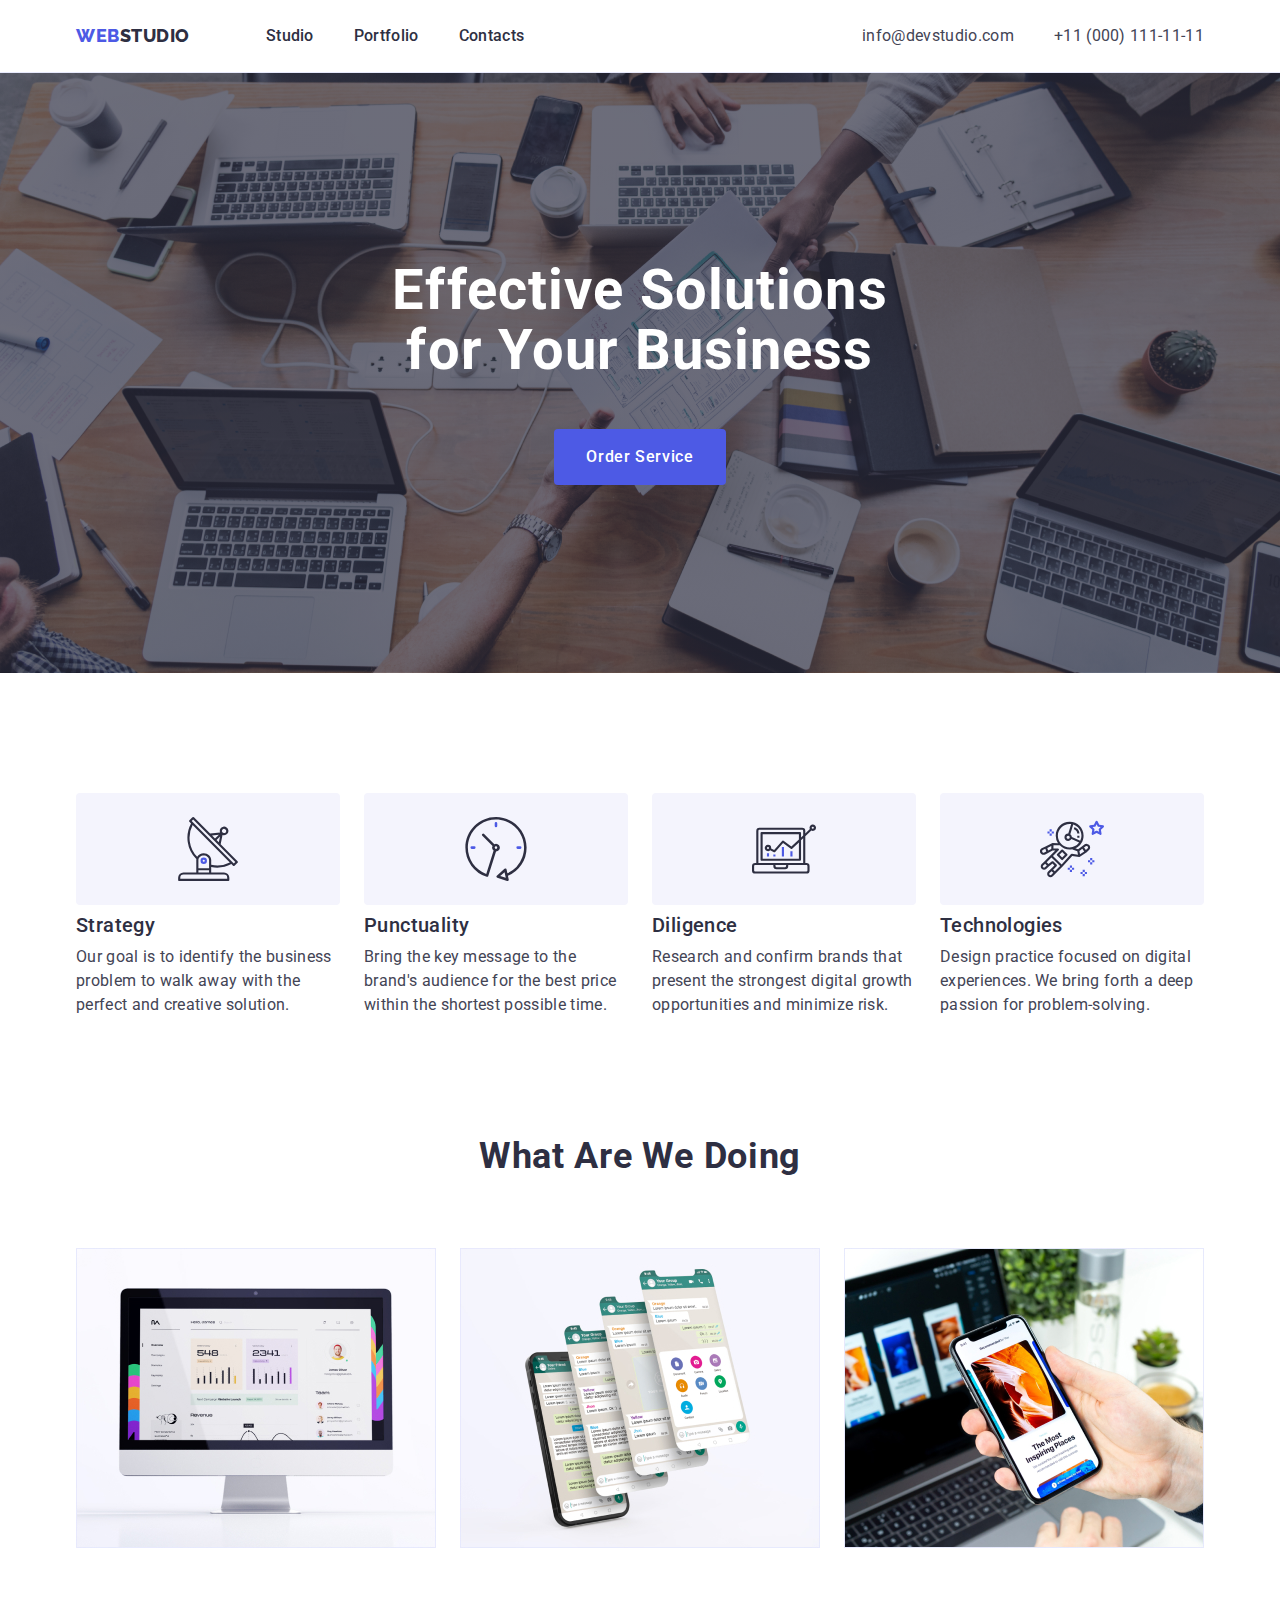
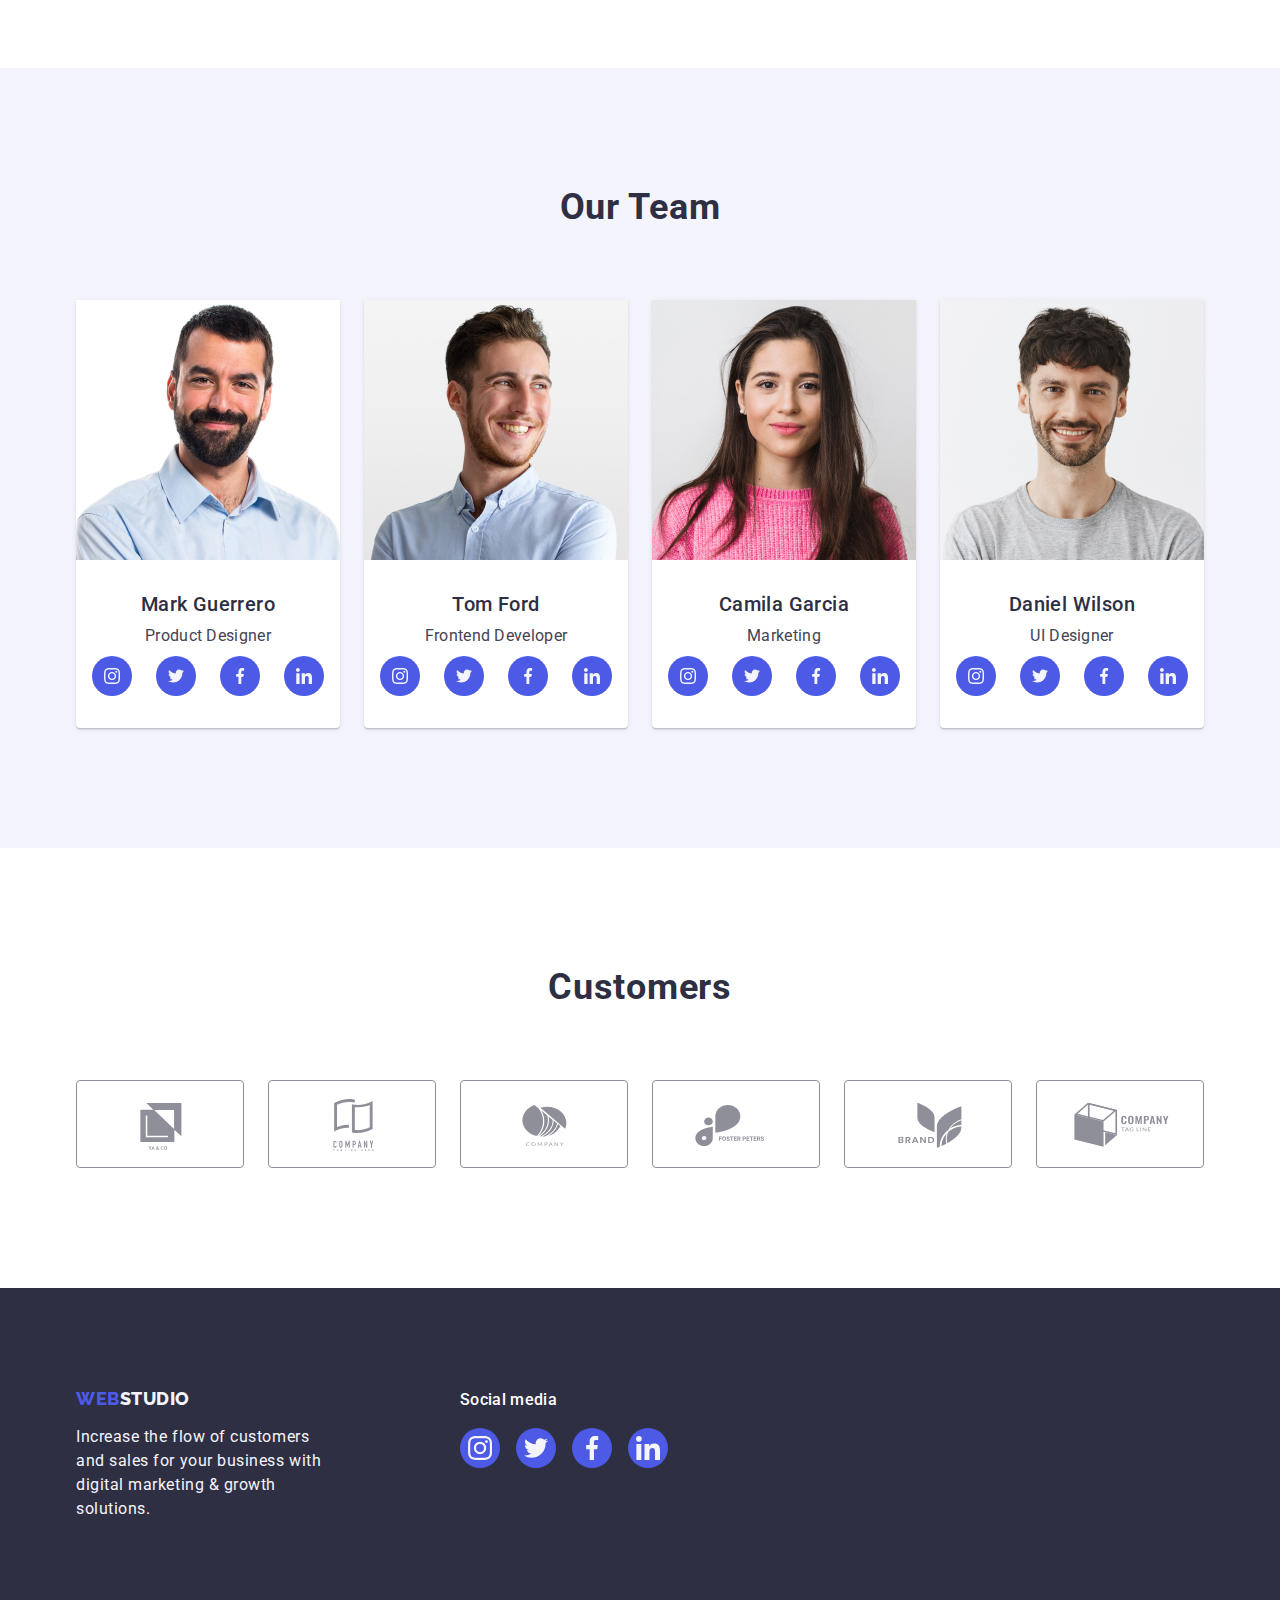
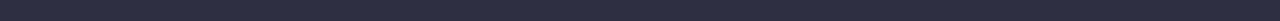
==== index.html @ 938fcce5 "Initial commit" ====
<!DOCTYPE html>
<html lang="en">
  <head>
    <meta charset="UTF-8" />
    <meta http-equiv="X-UA-Compatible" content="IE=edge" />
    <meta name="viewport" content="width=device-width, initial-scale=1.0" />
    <title>Main Page</title>
    <!-- Font styles -->
    <link rel="preconnect" href="https://fonts.googleapis.com" />
    <link rel="preconnect" href="https://fonts.gstatic.com" crossorigin />
    <link
      href="https://fonts.googleapis.com/css2?family=Raleway:wght@800&family=Roboto:wght@400;500;700;900&display=swap"
      rel="stylesheet"
    />
    <!-- Custom styles -->
    <link
      rel="stylesheet"
      href="https://cdnjs.cloudflare.com/ajax/libs/modern-normalize/1.1.0/modern-normalize.min.css"
    />
    <link rel="stylesheet" href="./css/styles.css" />
  </head>

  <body>
    <header class="header">
      <div class="container">
        <nav class="main-nav">
          <!-- Logo link -->
          <a class="logo-fst link" href="./index.html"
            >WEB<span class="logo-sec-txt">Studio</span>
          </a>
          <!-- Links to pages -->
          <ul class="nav-menu-list list">
            <li>
              <a class="nav-menu-link link" href="./index.html">Studio</a>
            </li>
            <li>
              <a class="nav-menu-link link" href="./portfolio.html"
                >Portfolio</a
              >
            </li>
            <li><a class="nav-menu-link link" href="">Contacts</a></li>
          </ul>
        </nav>
        <!-- Address -->
        <address class="contacts">
          <ul class="contacts-list list">
            <li>
              <a class="contacts-item link" href="mailto:info@devstudio.com"
                >info@devstudio.com</a
              >
            </li>
            <li>
              <a class="contacts-item link" href="tel:+110001111111"
                >+11 (000) 111-11-11</a
              >
            </li>
          </ul>
        </address>
      </div>
    </header>
    <main>
      <!------------- Hero section #1 ------------>
      <section class="hero-box">
        <div class="container">
          <h1 class="hero-tittle">Effective Solutions for Your Business</h1>
          <button class="button-hero" type="button">Order Service</button>
        </div>
      </section>
      <!------------- Features section #2 ------------>
      <section class="features-section">
        <div class="container">
          <h2 class="visually-hidden">Features</h2>
          <!-- <div class="subcontainer"> -->
          <ul class="features list">
            <li class="subcontainer">
              <div class="icon-box">
                <svg class="features-icon" width="64" height="64">
                  <use href="./images/icons.svg#antenna"></use>
                </svg>
              </div>
              <h3 class="features-title">Strategy</h3>
              <p>
                Our goal is to identify the business problem to walk away with
                the perfect and creative solution.
              </p>
            </li>
            <li class="subcontainer">
              <div class="icon-box">
                <svg class="features-icon" width="64" height="64">
                  <use href="./images/icons.svg#clock"></use>
                </svg>
              </div>
              <h3 class="features-title">Punctuality</h3>
              <p>
                Bring the key message to the brand's audience for the best price
                within the shortest possible time.
              </p>
            </li>
            <li class="subcontainer">
              <div class="icon-box">
                <svg class="features-icon" width="64" height="64">
                  <use href="./images/icons.svg#diagram"></use>
                </svg>
              </div>
              <h3 class="features-title">Diligence</h3>
              <p>
                Research and confirm brands that present the strongest digital
                growth opportunities and minimize risk.
              </p>
            </li>
            <li class="subcontainer">
              <div class="icon-box">
                <svg class="features-icon" width="64" height="64">
                  <use href="./images/icons.svg#astronaut"></use>
                </svg>
              </div>
              <h3 class="features-title">Technologies</h3>
              <p>
                Design practice focused on digital experiences. We bring forth a
                deep passion for problem-solving.
              </p>
            </li>
          </ul>
          <!-- </div> -->
        </div>
      </section>
      <!------------- What are we doing section #3------------>
      <section class="doing-section">
        <div class="container">
          <h2 class="doing-tiltle">What are we doing</h2>
          <ul class="doing list">
            <li class="image-link">
              <img
                src="./images/img_1.jpg"
                alt="Desctop application"
                width="360"
              />
            </li>
            <li class="image-link">
              <img
                src="./images/img_2.jpg"
                alt="Mobile application"
                width="360"
              />
            </li>
            <li class="image-link">
              <img src="./images/img_3.jpg" alt="Social media" width="360" />
            </li>
          </ul>
        </div>
      </section>
      <!-- Our Team section #4 -->
      <section class="team-section">
        <div class="container">
          <h2 class="team-title">Our Team</h2>
          <ul class="team list">
            <li class="card-content subcontainer">
              <img
                src="./images/Team/pr_1.jpg"
                class="image-link"
                alt="Mark Guerrero"
                width="264"
              />
              <div class="card-box">
                <h3 class="features-title">Mark Guerrero</h3>
                <p class="text">Product Designer</p>
                <ul class="socials list">
                  <li class="socials-item">
                    <a
                      class="socials-icons link"
                      href=""
                      rel="noopener noreferrer"
                    >
                      <svg class="icon" width="16" height="16">
                        <use
                          href="./images/icons.svg#instagram"
                          aria-label="instagram icon"
                        ></use>
                      </svg>
                    </a>
                  </li>
                  <li class="socials-item">
                    <a
                      class="socials-icons link"
                      href=""
                      rel="noopener noreferrer"
                    >
                      <svg class="icon" width="16" height="16">
                        <use
                          href="./images/icons.svg#twitter"
                          aria-label="twitter icon"
                        ></use>
                      </svg>
                    </a>
                  </li>
                  <li class="socials-item">
                    <a
                      class="socials-icons link"
                      href=""
                      rel="noopener noreferrer"
                    >
                      <svg class="icon" width="16" height="16">
                        <use
                          href="./images/icons.svg#facebook"
                          aria-label="facebook icon"
                        ></use>
                      </svg>
                    </a>
                  </li>
                  <li class="socials-item">
                    <a
                      class="socials-icons link"
                      href=""
                      rel="noopener noreferrer"
                    >
                      <svg class="icon" width="16" height="16">
                        <use
                          href="./images/icons.svg#linkedin"
                          aria-label="linkedin icon"
                        ></use>
                      </svg>
                    </a>
                  </li>
                </ul>
              </div>
            </li>
            <li class="card-content subcontainer">
              <img
                src="./images/Team/pr_2.jpg"
                class="image-link"
                alt="Tom Ford"
                width="264"
              />
              <div class="card-box">
                <h3 class="features-title">Tom Ford</h3>
                <p class="text">Frontend Developer</p>
                <ul class="socials list">
                  <li class="socials-item">
                    <a
                      class="socials-icons link"
                      href=""
                      rel="noopener noreferrer"
                    >
                      <svg class="icon" width="16" height="16">
                        <use
                          href="./images/icons.svg#instagram"
                          aria-label="instagram icon"
                        ></use>
                      </svg>
                    </a>
                  </li>
                  <li class="socials-item">
                    <a
                      class="socials-icons link"
                      href=""
                      rel="noopener noreferrer"
                    >
                      <svg class="icon" width="16" height="16">
                        <use
                          href="./images/icons.svg#twitter"
                          aria-label="twitter icon"
                        ></use>
                      </svg>
                    </a>
                  </li>
                  <li class="socials-item">
                    <a
                      class="socials-icons link"
                      href=""
                      rel="noopener noreferrer"
                    >
                      <svg class="icon" width="16" height="16">
                        <use
                          href="./images/icons.svg#facebook"
                          aria-label="facebook icon"
                        ></use>
                      </svg>
                    </a>
                  </li>
                  <li class="socials-item">
                    <a
                      class="socials-icons link"
                      href=""
                      rel="noopener noreferrer"
                    >
                      <svg class="icon" width="16" height="16">
                        <use
                          href="./images/icons.svg#linkedin"
                          aria-label="linkedin icon"
                        ></use>
                      </svg>
                    </a>
                  </li>
                </ul>
              </div>
            </li>
            <li class="card-content subcontainer">
              <img
                src="./images/Team/pr_3.jpg"
                class="image-link"
                alt="Camila Garcia"
                width="264"
              />
              <div class="card-box">
                <h3 class="features-title">Camila Garcia</h3>
                <p class="text">Marketing</p>
                <ul class="socials list">
                  <li class="socials-item">
                    <a
                      class="socials-icons link"
                      href=""
                      rel="noopener noreferrer"
                    >
                      <svg class="icon" width="16" height="16">
                        <use
                          href="./images/icons.svg#instagram"
                          aria-label="instagram icon"
                        ></use>
                      </svg>
                    </a>
                  </li>
                  <li class="socials-item">
                    <a
                      class="socials-icons link"
                      href=""
                      rel="noopener noreferrer"
                    >
                      <svg class="icon" width="16" height="16">
                        <use
                          href="./images/icons.svg#twitter"
                          aria-label="twitter icon"
                        ></use>
                      </svg>
                    </a>
                  </li>
                  <li class="socials-item">
                    <a
                      class="socials-icons link"
                      href=""
                      rel="noopener noreferrer"
                    >
                      <svg class="icon" width="16" height="16">
                        <use
                          href="./images/icons.svg#facebook"
                          aria-label="facebook icon"
                        ></use>
                      </svg>
                    </a>
                  </li>
                  <li class="socials-item">
                    <a
                      class="socials-icons link"
                      href=""
                      rel="noopener noreferrer"
                    >
                      <svg class="icon" width="16" height="16">
                        <use
                          href="./images/icons.svg#linkedin"
                          aria-label="linkedin icon"
                        ></use>
                      </svg>
                    </a>
                  </li>
                </ul>
              </div>
            </li>
            <li class="card-content subcontainer">
              <img
                src="./images/Team/pr_4.jpg"
                class="image-link"
                alt="Daniel Wilson"
                width="264"
              />
              <div class="card-box">
                <h3 class="features-title">Daniel Wilson</h3>
                <p class="text">UI Designer</p>
                <ul class="socials list">
                  <li class="socials-item">
                    <a
                      class="socials-icons link"
                      href=""
                      rel="noopener noreferrer"
                    >
                      <svg class="icon" width="16" height="16">
                        <use
                          href="./images/icons.svg#instagram"
                          aria-label="instagram icon"
                        ></use>
                      </svg>
                    </a>
                  </li>
                  <li class="socials-item">
                    <a
                      class="socials-icons link"
                      href=""
                      rel="noopener noreferrer"
                    >
                      <svg class="icon" width="16" height="16">
                        <use
                          href="./images/icons.svg#twitter"
                          aria-label="twitter icon"
                        ></use>
                      </svg>
                    </a>
                  </li>
                  <li class="socials-item">
                    <a
                      class="socials-icons link"
                      href=""
                      rel="noopener noreferrer"
                    >
                      <svg class="icon" width="16" height="16">
                        <use
                          href="./images/icons.svg#facebook"
                          aria-label="facebook icon"
                        ></use>
                      </svg>
                    </a>
                  </li>
                  <li class="socials-item">
                    <a
                      class="socials-icons link"
                      href=""
                      rel="noopener noreferrer"
                    >
                      <svg class="icon" width="16" height="16">
                        <use
                          href="./images/icons.svg#linkedin"
                          aria-label="linkedin icon"
                        ></use>
                      </svg>
                    </a>
                  </li>
                </ul>
              </div>
            </li>
          </ul>
        </div>
      </section>
      <!-- Customesr Section #5 -->
      <section class="customers">
        <div class="customers-box container">
          <h2 class="customers-title">Customers</h2>
          <ul class="customers-list list">
            <li class="customers-item">
              <a class="customers-icon" href="" rel="noopener noreferrer">
                <svg class="icon" width="104" height="56">
                  <use
                    href="./images/icons.svg#company-1"
                    aria-label="Company icon"
                  ></use>
                </svg>
              </a>
            </li>
            <li class="customers-item">
              <a class="customers-icon" href="" rel="noopener noreferrer">
                <svg class="icon" width="104" height="56">
                  <use
                    href="./images/icons.svg#company-2"
                    aria-label="Company icon"
                  ></use>
                </svg>
              </a>
            </li>
            <li class="customers-item">
              <a class="customers-icon" href="" rel="noopener noreferrer">
                <svg class="icon" width="104" height="56">
                  <use
                    href="./images/icons.svg#company-3"
                    aria-label="Company icon"
                  ></use>
                </svg>
              </a>
            </li>
            <li class="customers-item">
              <a class="customers-icon" href="" rel="noopener noreferrer">
                <svg class="icon" width="104" height="56">
                  <use
                    href="./images/icons.svg#company-4"
                    aria-label="Company icon"
                  ></use>
                </svg>
              </a>
            </li>
            <li class="customers-item">
              <a class="customers-icon" href="" rel="noopener noreferrer">
                <svg class="icon" width="104" height="56">
                  <use
                    href="./images/icons.svg#company-5"
                    aria-label="Company icon"
                  ></use>
                </svg>
              </a>
            </li>
            <li class="customers-item">
              <a class="customers-icon" href="" rel="noopener noreferrer">
                <svg class="icon" width="104" height="56">
                  <use
                    href="./images/icons.svg#company-6"
                    aria-label="Company icon"
                  ></use>
                </svg>
              </a>
            </li>
          </ul>
        </div>
      </section>
    </main>
    <!-- Footer section -->
    <footer class="footer">
      <div class="footer-container container">
        <div class="footer-box">
          <a href="./index.html" class="logo-fst link"
            >WEB<span class="logo-sec-footer">Studio</span>
          </a>
          <p class="footer-text">
            Increase the flow of customers and sales for your business with
            digital marketing & growth solutions.
          </p>
        </div>
        <!-- Socials information -->
        <div class="socials-media">
          <p class="socials-footer-tittle">Social media</p>
          <ul class="socials-footer list">
            <li class="footer-socials-item">
              <a
                class="footer-socials-icons link"
                href=""
                rel="noopener noreferrer"
              >
                <svg class="icon" width="24" height="24">
                  <use
                    href="./images/icons.svg#instagram"
                    aria-label="instagram icon"
                  ></use>
                </svg>
              </a>
            </li>
            <li class="footer-socials-item">
              <a
                class="footer-socials-icons link"
                href=""
                rel="noopener noreferrer"
              >
                <svg class="icon" width="24" height="24">
                  <use
                    href="./images/icons.svg#twitter"
                    aria-label="twitter icon"
                  ></use>
                </svg>
              </a>
            </li>
            <li class="footer-socials-item">
              <a
                class="footer-socials-icons link"
                href=""
                rel="noopener noreferrer"
              >
                <svg class="icon" width="24" height="24">
                  <use
                    href="./images/icons.svg#facebook"
                    aria-label="facebook icon"
                  ></use>
                </svg>
              </a>
            </li>
            <li class="footer-socials-item">
              <a
                class="footer-socials-icons link"
                href=""
                rel="noopener noreferrer"
              >
                <svg class="icon" width="24" height="24">
                  <use
                    href="./images/icons.svg#linkedin"
                    aria-label="linkedin icon"
                  ></use>
                </svg>
              </a>
            </li>
          </ul>
        </div>
      </div>
    </footer>
  </body>
</html>
---- css/styles.css ----
/* Main text color #434455 */
/* Secondary text color #2E2F42 */
/* Accent text color #F4F4FD */
/* Main page background #FFFFFF */
/* Box background 1 #2E2F42 */
/* Box background 2 #E7E9FC */
/* Box background 3 #F4F4FD */

:root {
  --main-text-color: #434455;
  --secondary-text-color: #2e2f42;
  --accent-text-color: #f4f4fd;
  --primary-brand-tcolor: #4d5ae5;
  --presed-state-tolor: #404bbf;
  --subtle-text-color: #8e8f99;
  --sucsses-text-color: #31d0aa;
  --box-background-action: #e7e9fc;
  --box-background-accent: #f4f4fd;
  --card-set-gap: 20px;
  --card-shadow: 0px 2px 1px -1px rgba(0, 0, 0, 0.2),
    0px 1px 1px 0px rgba(0, 0, 0, 0.14), 0px 1px 3px 0px rgba(0, 0, 0, 0.12);
}

/* Visually hidden  */

.visually-hidden {
  position: absolute;
  width: 1px;
  height: 1px;
  margin: -1px;
  border: 0;
  padding: 0;

  white-space: nowrap;
  clip-path: inset(100%);
  clip: rect(0 0 0 0);
  overflow: hidden;
}

/**
  |=================================
  | Base styles
  |=================================
**/
html {
  box-sizing: border-box;
}

/* *,
*::before,
*::after {
    box-sizing: inherit;
} */

body {
  font-family: 'Roboto', sans-serif;
  font-size: 16px;
  line-height: 1.5;
  letter-spacing: 0.02em;
  color: var(--main-text-color);
  background-color: #ffffff;
}

img {
  display: block;
}

.list {
  padding: 0px;
  margin: 0px;
  list-style: none;
}

.link {
  text-decoration: none;
}

h1,
h2,
h3,
h4,
h5,
p {
  margin: 0;
}

.container {
  max-width: 1158px;
  padding-left: 15px;
  padding-right: 15px;
  margin: 0 auto;
  /* outline: 2px solid tomato; */
}

.text {
  font-weight: 400;
  font-size: 16px;
  line-height: 1.5;
  letter-spacing: 0.02em;
}

/**
  |============================
  | Header - navigation
  |============================
**/
.header {
  border-bottom: 1px solid #e7e9fc;
  box-shadow: 0px 2px 1px rgba(46, 47, 66, 0.08),
    0px 1px 1px rgba(46, 47, 66, 0.16), 0px 1px 6px rgba(46, 47, 66, 0.08);
}

.header .container {
  display: flex;
  justify-content: space-between;
  align-items: center;
  padding: 0 15px;
}

.logo-fst {
  font-family: Raleway, sans-serif;
  font-weight: 800;
  font-size: 18px;
  line-height: 1.17;
  letter-spacing: 0.03em;
  text-transform: uppercase;
  color: #4d5ae5;
  margin-right: 76px;
}

.logo-sec-txt {
  color: var(--secondary-text-color);
}

.main-nav {
  display: flex;
  align-items: center;
  /* outline: 2px solid blue; */
}

.nav-menu-list {
  display: flex;
  align-items: center;
  margin-right: auto;
  padding: 24px 0;
  gap: 40px;
  /* outline: 2px solid teal; */
}

.nav-menu-link {
  font-weight: 500;
  padding: 24px 0;
  /* font-size: 16px; */
  color: var(--secondary-text-color);
}

.nav-menu-link:hover,
.nav-menu-link:focus {
  /* font-size: 18px; */
  /* color: red; */
  color: var(--presed-state-tolor);
}

.contacts-list {
  display: flex;
  margin-left: auto;
  gap: 40px;
  /* outline: 2px solid tomato; */
}

.contacts-item {
  display: block;
  font-family: 'Roboto', sans-serif;
  font-weight: 400;
  font-style: normal;
  line-height: 1.5;
  letter-spacing: 0.02em;
  color: var(--main-text-color);
}

.contacts-item:hover,
.contacts-item:focus {
  font-size: 16px;
  color: #404bbf;
}

/**
  |=================================
  | Hero section #1
  |=================================
**/

.hero-tittle {
  font-style: normal;
  font-weight: 700;
  font-size: 56px;
  line-height: 1.07;
  text-align: center;
  letter-spacing: 0.02em;
  color: #ffffff;
  margin-right: auto;
  margin-left: auto;
  margin-bottom: 48px;
  max-width: 496px;
}

.hero-box {
  max-width: 1440px;
  margin: 0 auto;
  background-color: var(--secondary-text-color);
  background-image: linear-gradient(
      rgba(46, 47, 66, 0.7),
      rgba(46, 47, 66, 0.7)
    ),
    url(../images/people-office.jpg);
  background-position: center;
  background-size: cover;
  background-repeat: no-repeat;
  /* background-size: content; */
  text-align: center;
  padding: 188px 0;
}

/* Button on hero */
.button-hero {
  display: block;
  border: none;
  border-radius: 4px;
  cursor: pointer;
  font-weight: 500;
  line-height: 1.5;
  letter-spacing: 0.04em;
  color: #ffffff;
  background-color: var(--primary-brand-tcolor);
  min-width: 169px;
  height: 56px;
  padding: 16px 32px;
  margin-right: auto;
  margin-left: auto;
}

.button-hero:hover,
.button-hero:focus {
  background-color: var(--presed-state-tolor);
}

/**
  |=================================
  | Features sections #2
  |=================================
**/
.features {
  display: flex;
  gap: 24px;
}

.features-section {
  padding: 120px 0;
}

.features-title,
.projects-tittle {
  font-weight: 500;
  font-size: 20px;
  line-height: 1.2;
  letter-spacing: 0.02em;
  color: var(--secondary-text-color);
}

.features .subcontainer {
  width: calc((100% - 3 * 24px) / 4);
}

.team-section .subcontainer {
  min-width: calc((100% - 3 * 24px) / 4);
  background: #ffffff;
  /* box-shadow: 0px 1px 6px rgba(46, 47, 66, 0.08),
    0px 1px 1px rgba(46, 47, 66, 0.16), 0px 2px 1px rgba(46, 47, 66, 0.08);
  border-radius: 0px 0px 4px 4px; */
  /* outline: 2px solid tomato; */
}

.icon-box {
  display: flex;
  align-items: center;
  justify-content: center;
  padding-top: 24px;
  padding-bottom: 24px;
  margin-bottom: 8px;
  background: var(--accent-text-color);
  border-radius: 4px;
}

/**
  |==============================
  | What we are doing Section #3
  |==============================
**/

.doing-section {
  padding-bottom: 120px;
}

.doing,
.team {
  display: flex;
  gap: 24px;
}

.doing-tiltle,
.team-title,
.customers-title {
  margin-bottom: 72px;
  font-weight: 700;
  font-size: 36px;
  line-height: 1.1;
  letter-spacing: 0.02em;
  text-transform: capitalize;
  text-align: center;
  color: var(--secondary-text-color);
}

/* .team-section > .team-title {
  margin-bottom: 72px;
} */

.team-section {
  background-color: var(--box-background-accent);
}

.team-section .features-title,
.features-section .features-title {
  margin-bottom: 8px;
}

/**
  |============================
  | Our Team Section #4
  |============================
**/

.team-section {
  padding: 120px 0px;
}

.card-content {
  border-radius: 0px 0px 4px 4px;
  box-shadow: 0px 1px 6px rgba(46, 47, 66, 0.08),
    0px 1px 1px rgba(46, 47, 66, 0.16), 0px 2px 1px rgba(46, 47, 66, 0.08);
}

.card-box {
  padding: 32px 0px;
  text-align: center;
}

.card-box .text {
  margin-bottom: 8px;
}

.socials {
  display: flex;
  justify-content: center;
  align-items: center;
  gap: 24px;
}

.socials-icons {
  display: flex;
  justify-content: center;
  align-items: center;
  width: 40px;
  height: 40px;
  fill: var(--accent-text-color);
  border-radius: 50%;
  background-color: var(--primary-brand-tcolor);
}

.socials-icons:hover,
.socials-icons:focus {
  background-color: var(--presed-state-tolor);
}
/**
  |============================
  | Customers Section #5 
  |============================
**/

.customers {
  padding-top: 120px;
  padding-bottom: 120px;
}

.customers-list {
  display: flex;
  justify-content: center;
  align-items: center;
  gap: 24px;
}

.customers-item {
  width: 168px;
  height: 88px;
}

.customers-icon {
  width: 100%;
  height: 100%;
  display: flex;
  justify-content: center;
  align-items: center;
  border: 1px solid var(--subtle-text-color);
  border-radius: 4px;
  color: var(--subtle-text-color);
  fill: currentColor;
}

.customers-icon:hover,
.customers-icon:focus {
  border-color: var(--presed-state-tolor);
  color: var(--presed-state-tolor);
}

/**
  |=================================
  | Footer section
  |=================================
**/

.footer .container .logo-fst {
  display: inline-block;
  text-transform: uppercase;
  margin-bottom: 16px;
  /* outline: 2px solid tomato; */
}

.footer {
  font-family: Raleway, sans-serif;
  font-weight: 800;
  font-size: 18px;
  line-height: 1.17;
  letter-spacing: 0.03em;
  color: var(--accent-text-color);
  padding-top: 100px;
  padding-bottom: 100px;
  background-color: #2e2f42;
}

.logo-sec-footer {
  color: var(--accent-text-color);
}

.footer-text {
  font-family: 'Roboto';
  font-weight: 400;
  font-size: 16px;
  line-height: 1.5;
  color: var(--accent-text-color);
  max-width: 264px;
}

.footer-box {
  margin-right: 120px;
}

.footer-container {
  display: flex;
  align-items: baseline;
}

.footer-container .socials-media {
  display: flex;
  flex-direction: column;
}

.socials-footer {
  display: flex;
  justify-content: center;
  align-items: center;
  gap: 16px;
}

.socials-footer-tittle {
  font-family: 'Roboto';
  font-weight: 500;
  font-size: 16px;
  line-height: 1.5;
  letter-spacing: 0.02em;
  color: #ffffff;
  margin-bottom: 16px;
}

.footer-socials-icons {
  display: flex;
  justify-content: center;
  align-items: center;
  width: 40px;
  height: 40px;
  fill: var(--accent-text-color);
  border-radius: 50%;
  background-color: var(--primary-brand-tcolor);
}

.footer-socials-icons:hover,
.footer-socials-icons:focus {
  background-color: var(--sucsses-text-color);
}

/**
  |=================================
  | Portfolio page
  |=================================
**/

.projects-section {
  padding: 96px 0 120px;
}

.filters {
  display: flex;
  gap: 24px;
  justify-content: center;
  margin-bottom: 72px;
}

.filter-btn {
  font-family: 'Roboto', sans-serif;
  font-weight: 500;
  line-height: 1.5;
  letter-spacing: 0.04em;
  color: var(--primary-brand-tcolor);
  background-color: var(--box-background-accent);
  padding: 12px 24px;
  border: 1px solid var(--box-background-action);
  border-radius: 4px;
}

.filter-btn:hover,
.filter-btn:focus {
  color: #ffffff;
  background-color: var(--presed-state-tolor);
  box-shadow: 0px 3px 1px rgba(0, 0, 0, 0.1), 0px 2px 1px rgba(0, 0, 0, 0.08),
    0px 2px 2px rgba(0, 0, 0, 0.12);
  border-radius: 4px;
  border: 1px solid transparent;
}

/**
  |============================
  | Projects section #2
  |============================
**/

.projects-link {
  display: block;
}

.projects-list {
  min-width: calc((100% - 2 * 24px) / 3);
  display: flex;
  flex-wrap: wrap;
  column-gap: 24px;
  row-gap: 48px;
  /* outline: 2px solid tomato; */
}

.projects-content {
  padding: 32px 16px;
  margin-block-end: 0;
  border: 1px solid var(--box-background-action);
  border-top: none;
}

.projects-link:hover,
.projects-link:focus {
  box-shadow: 0px 1px 6px rgba(46, 47, 66, 0.08),
    0px 1px 1px rgba(46, 47, 66, 0.16), 0px 2px 1px rgba(46, 47, 66, 0.08);
}

.projects-title {
  margin-bottom: 8px;
  font-weight: 500;
  font-size: 20px;
  line-height: 1.2;
}
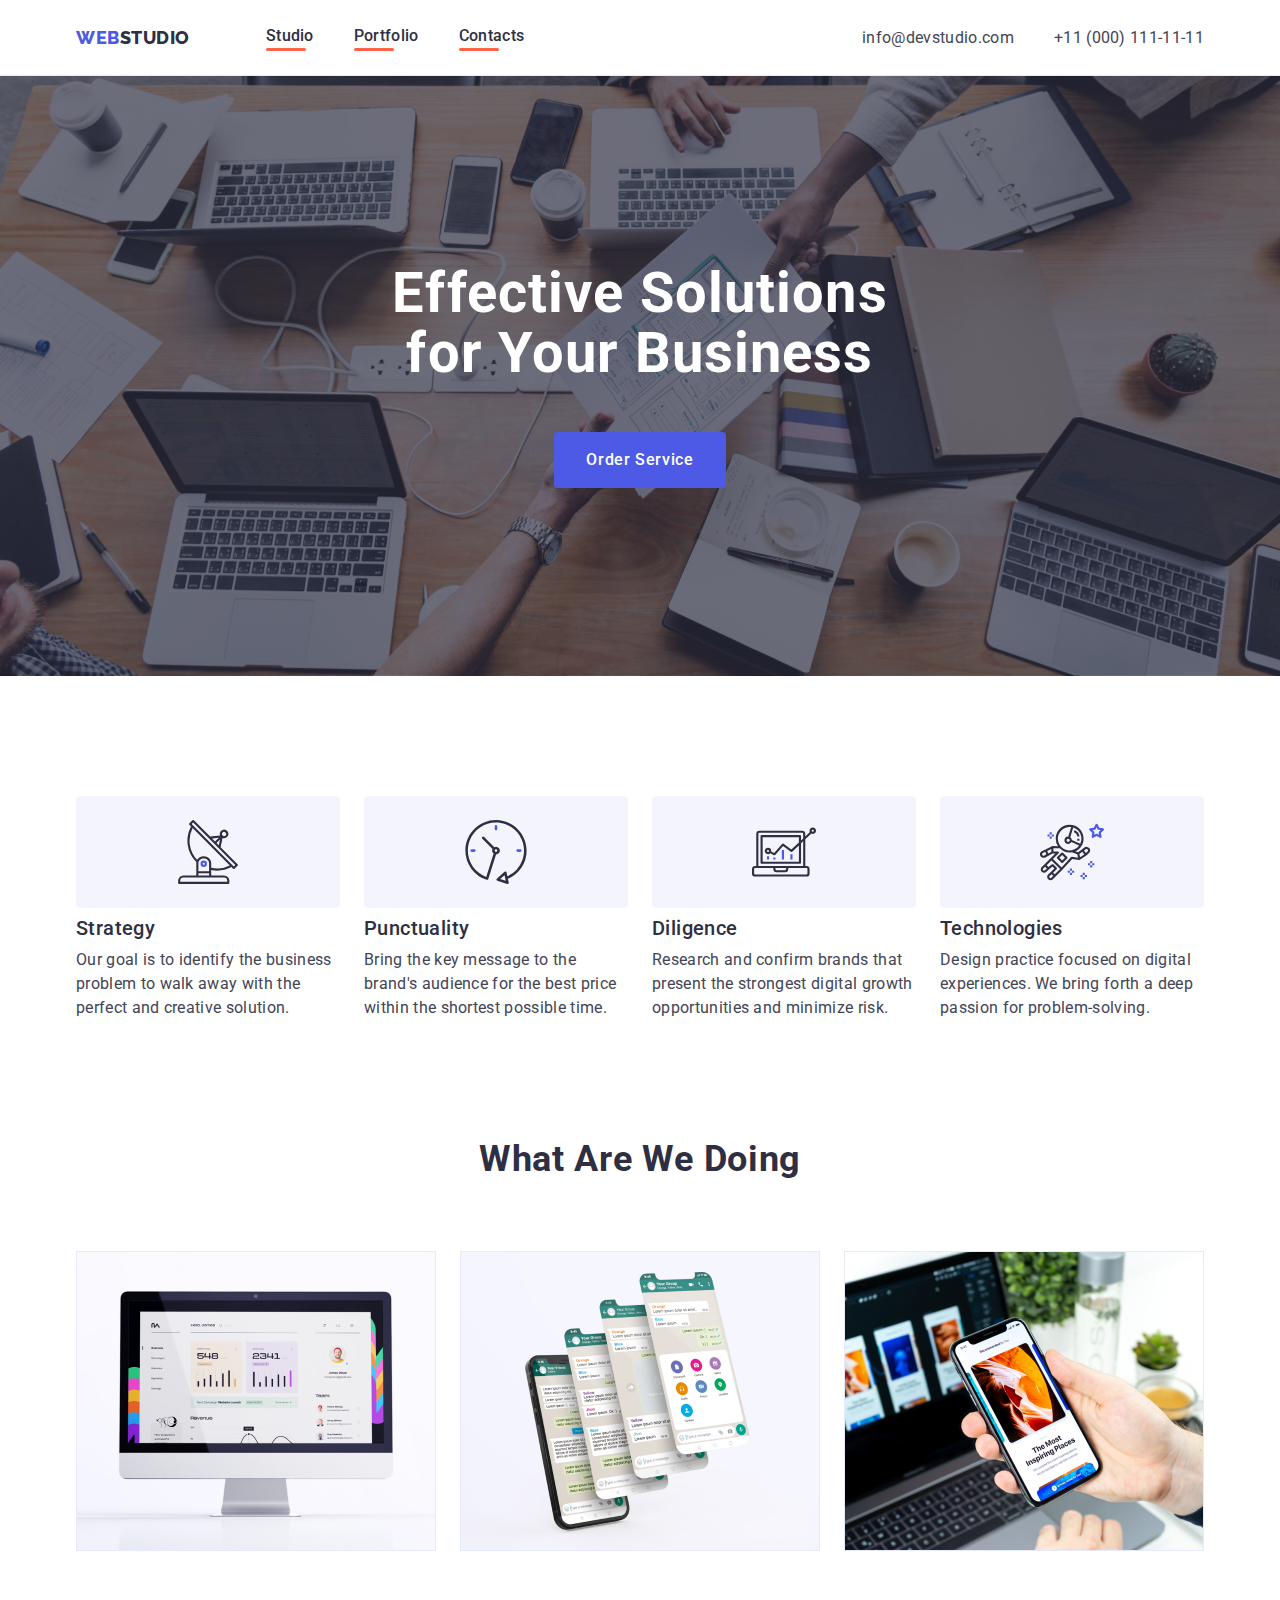
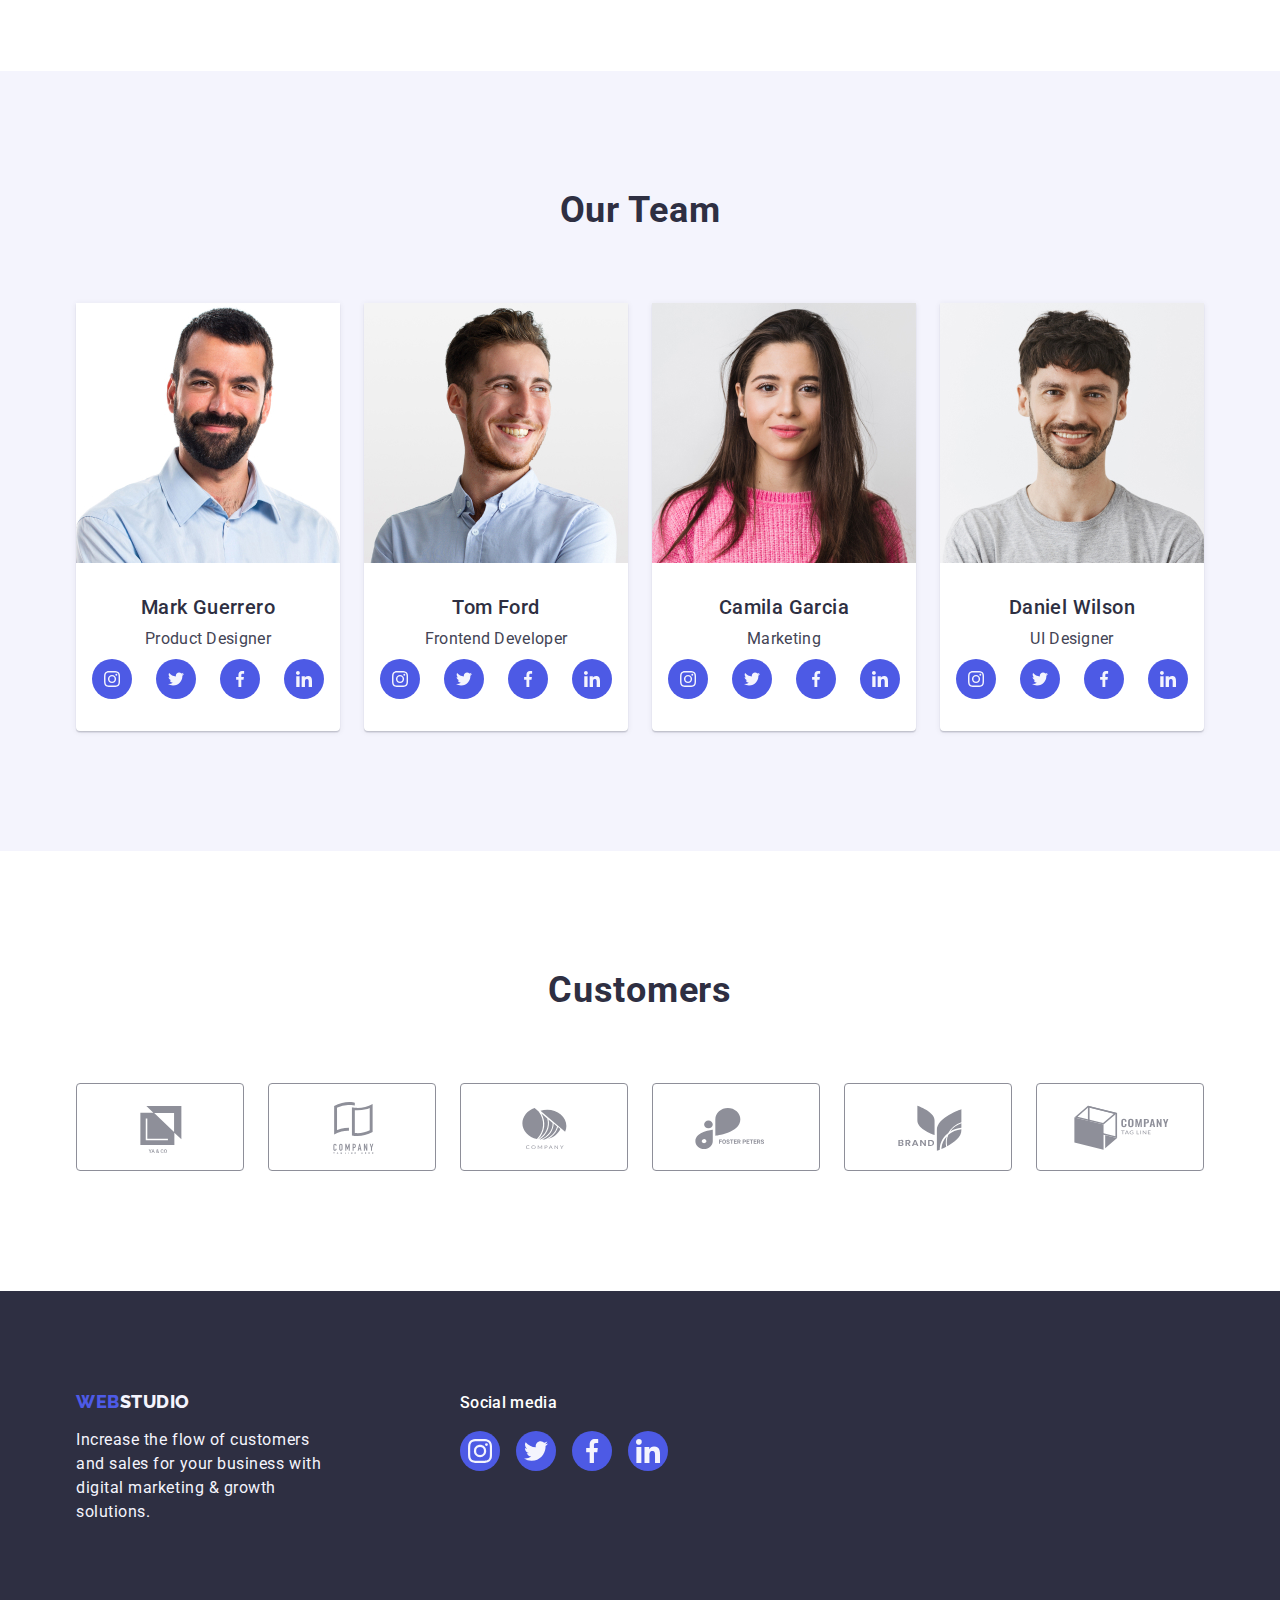
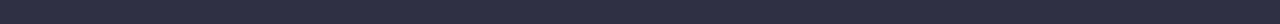
==== commit d6849102: "After Webinar" ====
--- a/index.html
+++ b/index.html
@@ -582,5 +582,15 @@
         </div>
       </div>
     </footer>
+    <!-- BackDrop -->
+    <section class="backdrop is-hidden">
+      <div class="modal">
+        <button aria-label="Close window" class="close-btn" type="button">
+          <svg class="icon" width="8" height="8">
+            <use href="./images/icons.svg#close"></use>
+          </svg>
+        </button>
+      </div>
+    </section>
   </body>
 </html>
--- a/css/styles.css
+++ b/css/styles.css
@@ -156,9 +156,16 @@
 
 .nav-menu-link:hover,
 .nav-menu-link:focus {
-  /* font-size: 18px; */
-  /* color: red; */
   color: var(--presed-state-tolor);
+}
+
+.nav-menu-link::after {
+  content: '';
+  display: block;
+  width: 40px;
+  height: 3px;
+  border-radius: 4px;
+  background-color: tomato;
 }
 
 .contacts-list {
@@ -545,6 +552,50 @@
   border: 1px solid transparent;
 }
 
+.backdrop {
+  position: fixed;
+  top: 0;
+  left: 0;
+  width: 100%;
+  height: 100%;
+  background: rgba(46, 47, 66, 0.4);
+}
+
+.backdrop.is-hidden {
+  opacity: 0;
+  visibility: hidden;
+  pointer-events: none;
+}
+
+.modal {
+  position: absolute;
+  min-width: 408px;
+  min-height: 576px;
+  top: calc(50%);
+  left: calc(50%);
+  transform: translate(-50%, -50%);
+  background: #fcfcfc;
+  box-shadow: 0px 1px 1px rgba(0, 0, 0, 0.14), 0px 1px 3px rgba(0, 0, 0, 0.12),
+    0px 2px 1px rgba(0, 0, 0, 0.2);
+  border-radius: 4px;
+}
+
+.close-btn {
+  position: absolute;
+  width: 24px;
+  height: 24px;
+  top: 24px;
+  right: 24px;
+  border-radius: 50%;
+  background: #e7e9fc;
+  border: 1px solid rgba(0, 0, 0, 0.1);
+}
+
+.modal .icon {
+  position: absolute;
+  top: 33%;
+  left: 33%;
+}
 /**
   |============================
   | Projects section #2
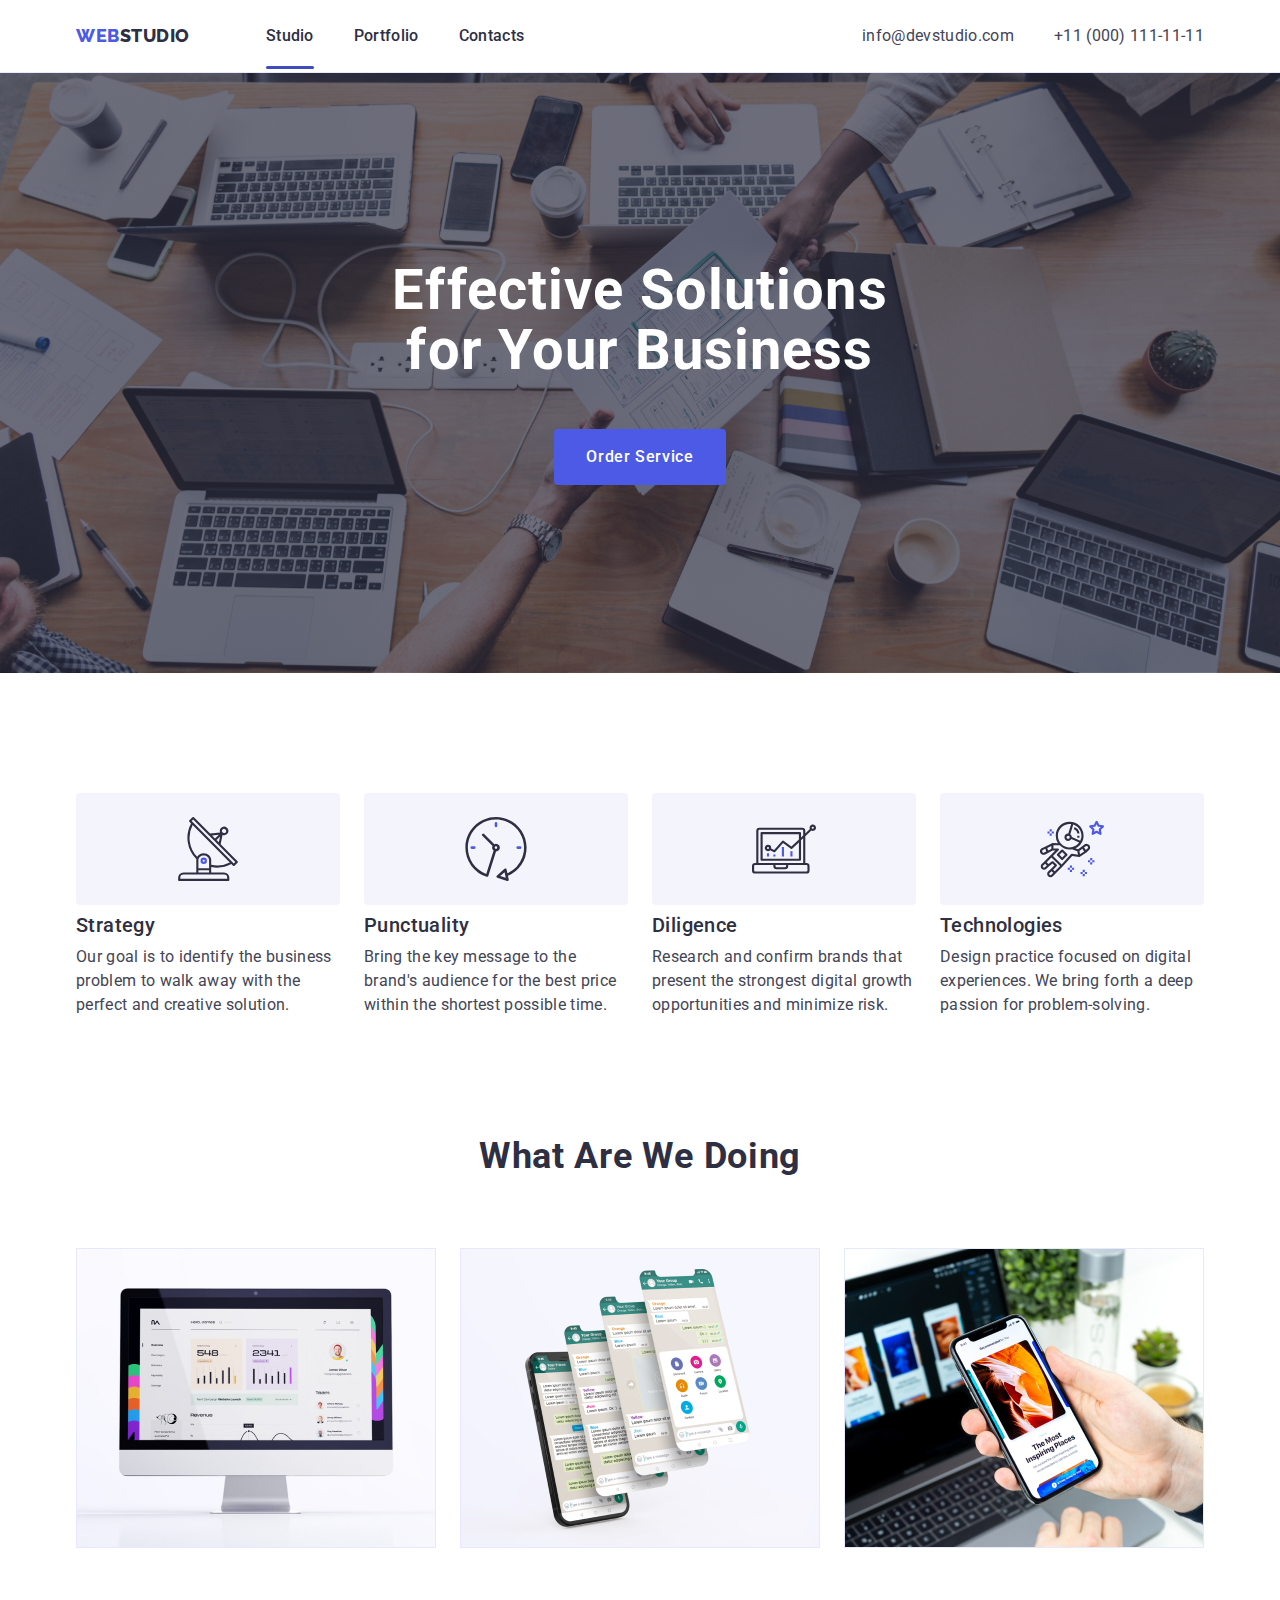
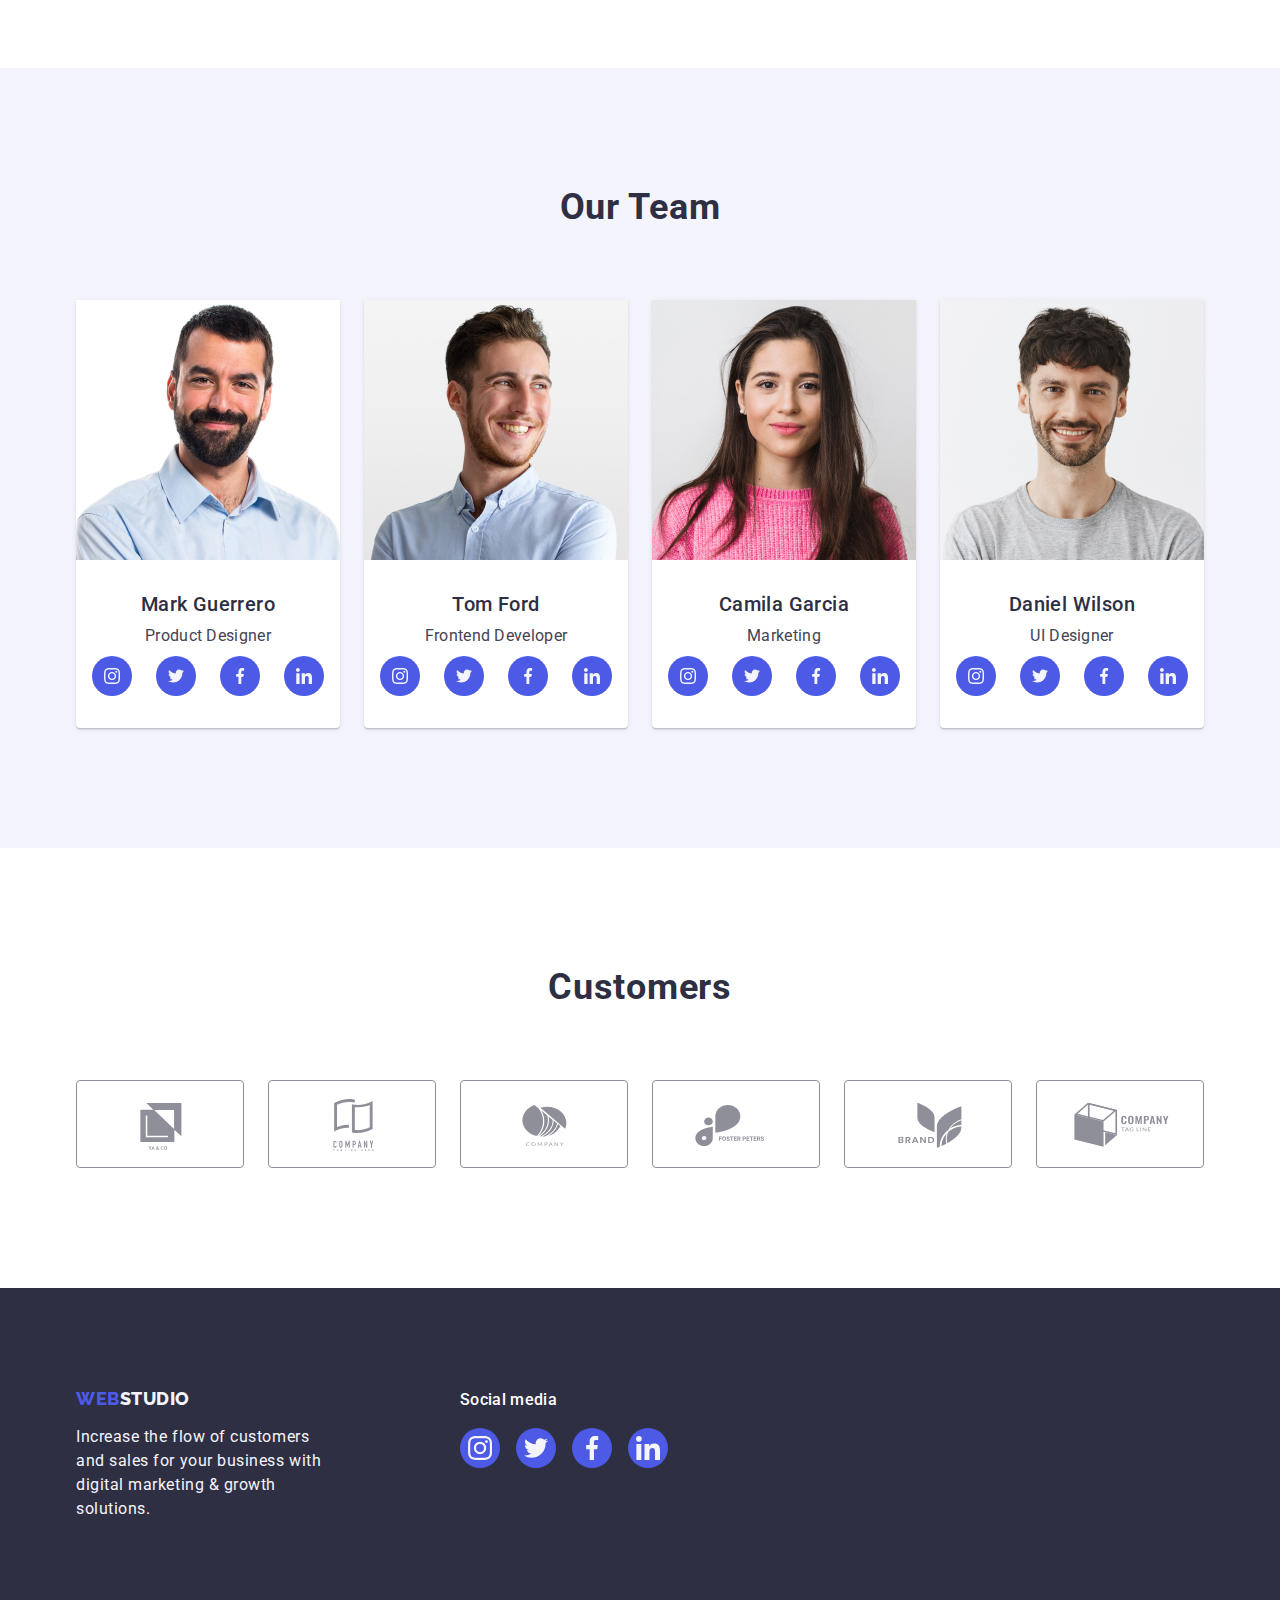
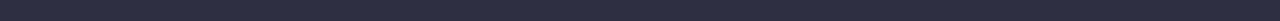
==== commit 81f5fced: "HW#5 v0.1" ====
--- a/index.html
+++ b/index.html
@@ -31,7 +31,9 @@
           <!-- Links to pages -->
           <ul class="nav-menu-list list">
             <li>
-              <a class="nav-menu-link link" href="./index.html">Studio</a>
+              <a class="nav-menu-link link active" href="./index.html"
+                >Studio</a
+              >
             </li>
             <li>
               <a class="nav-menu-link link" href="./portfolio.html"
@@ -63,7 +65,9 @@
       <section class="hero-box">
         <div class="container">
           <h1 class="hero-tittle">Effective Solutions for Your Business</h1>
-          <button class="button-hero" type="button">Order Service</button>
+          <button class="button-hero" type="button" data-modal-open>
+            Order Service
+          </button>
         </div>
       </section>
       <!------------- Features section #2 ------------>
@@ -582,15 +586,21 @@
         </div>
       </div>
     </footer>
-    <!-- BackDrop -->
-    <section class="backdrop is-hidden">
+    <!-- Modal window -->
+    <div class="backdrop is-hidden" data-modal>
       <div class="modal">
-        <button aria-label="Close window" class="close-btn" type="button">
-          <svg class="icon" width="8" height="8">
+        <button
+          aria-label="Close window"
+          class="modal-close-btn"
+          data-modal-close
+          type="button"
+        >
+          <svg class="modal-close-icon" width="8" height="8">
             <use href="./images/icons.svg#close"></use>
           </svg>
         </button>
       </div>
-    </section>
+    </div>
+    <script src="./js/modal.js"></script>
   </body>
 </html>
--- a/css/styles.css
+++ b/css/styles.css
@@ -148,10 +148,14 @@
 }
 
 .nav-menu-link {
+  position: relative;
   font-weight: 500;
   padding: 24px 0;
   /* font-size: 16px; */
   color: var(--secondary-text-color);
+  transition-property: color;
+  transition-duration: 250ms;
+  transition-timing-function: cubic-bezier(0.4, 0, 0.2, 1);
 }
 
 .nav-menu-link:hover,
@@ -161,12 +165,24 @@
 
 .nav-menu-link::after {
   content: '';
+  position: absolute;
   display: block;
-  width: 40px;
+  width: 100%;
   height: 3px;
-  border-radius: 4px;
-  background-color: tomato;
-}
+  left: 0px;
+  bottom: 0;
+  /* background: var(--presed-state-tolor); */
+  border-radius: 2px;
+}
+
+.nav-menu-link.active::after {
+  background: var(--presed-state-tolor);
+}
+
+/* .nav-menu-link:hover .nav-menu-link::after,
+.nav-menu-link:focus .nav-menu-link::after {
+  color: var(--presed-state-tolor);
+} */
 
 .contacts-list {
   display: flex;
@@ -515,7 +531,7 @@
 
 /**
   |=================================
-  | Portfolio page
+  | Portfolio page #2
   |=================================
 **/
 
@@ -552,6 +568,73 @@
   border: 1px solid transparent;
 }
 
+/**
+  |============================
+  | Projects section #2
+  |============================
+**/
+
+.projects-link {
+  display: block;
+}
+
+.projects-list {
+  min-width: calc((100% - 2 * 24px) / 3);
+  display: flex;
+  flex-wrap: wrap;
+  column-gap: 24px;
+  row-gap: 48px;
+  /* outline: 2px solid tomato; */
+}
+
+.projects-content {
+  padding: 32px 16px;
+  margin-block-end: 0;
+  border: 1px solid var(--box-background-action);
+  border-top: none;
+}
+
+.projects-link:hover,
+.projects-link:focus {
+  box-shadow: 0px 1px 6px rgba(46, 47, 66, 0.08),
+    0px 1px 1px rgba(46, 47, 66, 0.16), 0px 2px 1px rgba(46, 47, 66, 0.08);
+}
+
+.projects-title {
+  margin-bottom: 8px;
+  font-weight: 500;
+  font-size: 20px;
+  line-height: 1.2;
+}
+
+.overlay-thumb {
+  position: relative;
+  overflow: hidden;
+}
+
+.projects-link {
+}
+
+.overlay {
+  position: absolute;
+  top: 0;
+  left: 0;
+  width: 100%;
+  height: 100%;
+  transform: translateY(100%);
+  transition: transform 300ms;
+
+  padding: 40px 32px;
+
+  color: var(--accent-text-color);
+  background: #4d5ae5;
+  mix-blend-mode: normal;
+}
+
+.projects-item:hover .overlay {
+  transform: translateY(0);
+}
+
 .backdrop {
   position: fixed;
   top: 0;
@@ -566,6 +649,12 @@
   visibility: hidden;
   pointer-events: none;
 }
+
+/**
+  |============================
+  | Modal window
+  |============================
+**/
 
 .modal {
   position: absolute;
@@ -580,57 +669,23 @@
   border-radius: 4px;
 }
 
-.close-btn {
+.modal-close-btn {
   position: absolute;
+  top: 24px;
+  right: 24px;
+
+  display: flex;
+  justify-content: center;
+  align-items: center;
   width: 24px;
   height: 24px;
-  top: 24px;
-  right: 24px;
+  padding: 0;
+
   border-radius: 50%;
   background: #e7e9fc;
   border: 1px solid rgba(0, 0, 0, 0.1);
 }
 
-.modal .icon {
-  position: absolute;
-  top: 33%;
-  left: 33%;
-}
-/**
-  |============================
-  | Projects section #2
-  |============================
-**/
-
-.projects-link {
-  display: block;
-}
-
-.projects-list {
-  min-width: calc((100% - 2 * 24px) / 3);
-  display: flex;
-  flex-wrap: wrap;
-  column-gap: 24px;
-  row-gap: 48px;
-  /* outline: 2px solid tomato; */
-}
-
-.projects-content {
-  padding: 32px 16px;
-  margin-block-end: 0;
-  border: 1px solid var(--box-background-action);
-  border-top: none;
-}
-
-.projects-link:hover,
-.projects-link:focus {
-  box-shadow: 0px 1px 6px rgba(46, 47, 66, 0.08),
-    0px 1px 1px rgba(46, 47, 66, 0.16), 0px 2px 1px rgba(46, 47, 66, 0.08);
-}
-
-.projects-title {
-  margin-bottom: 8px;
-  font-weight: 500;
-  font-size: 20px;
-  line-height: 1.2;
-}
+.modal-close-icon {
+  fill: #2e2f42;
+}
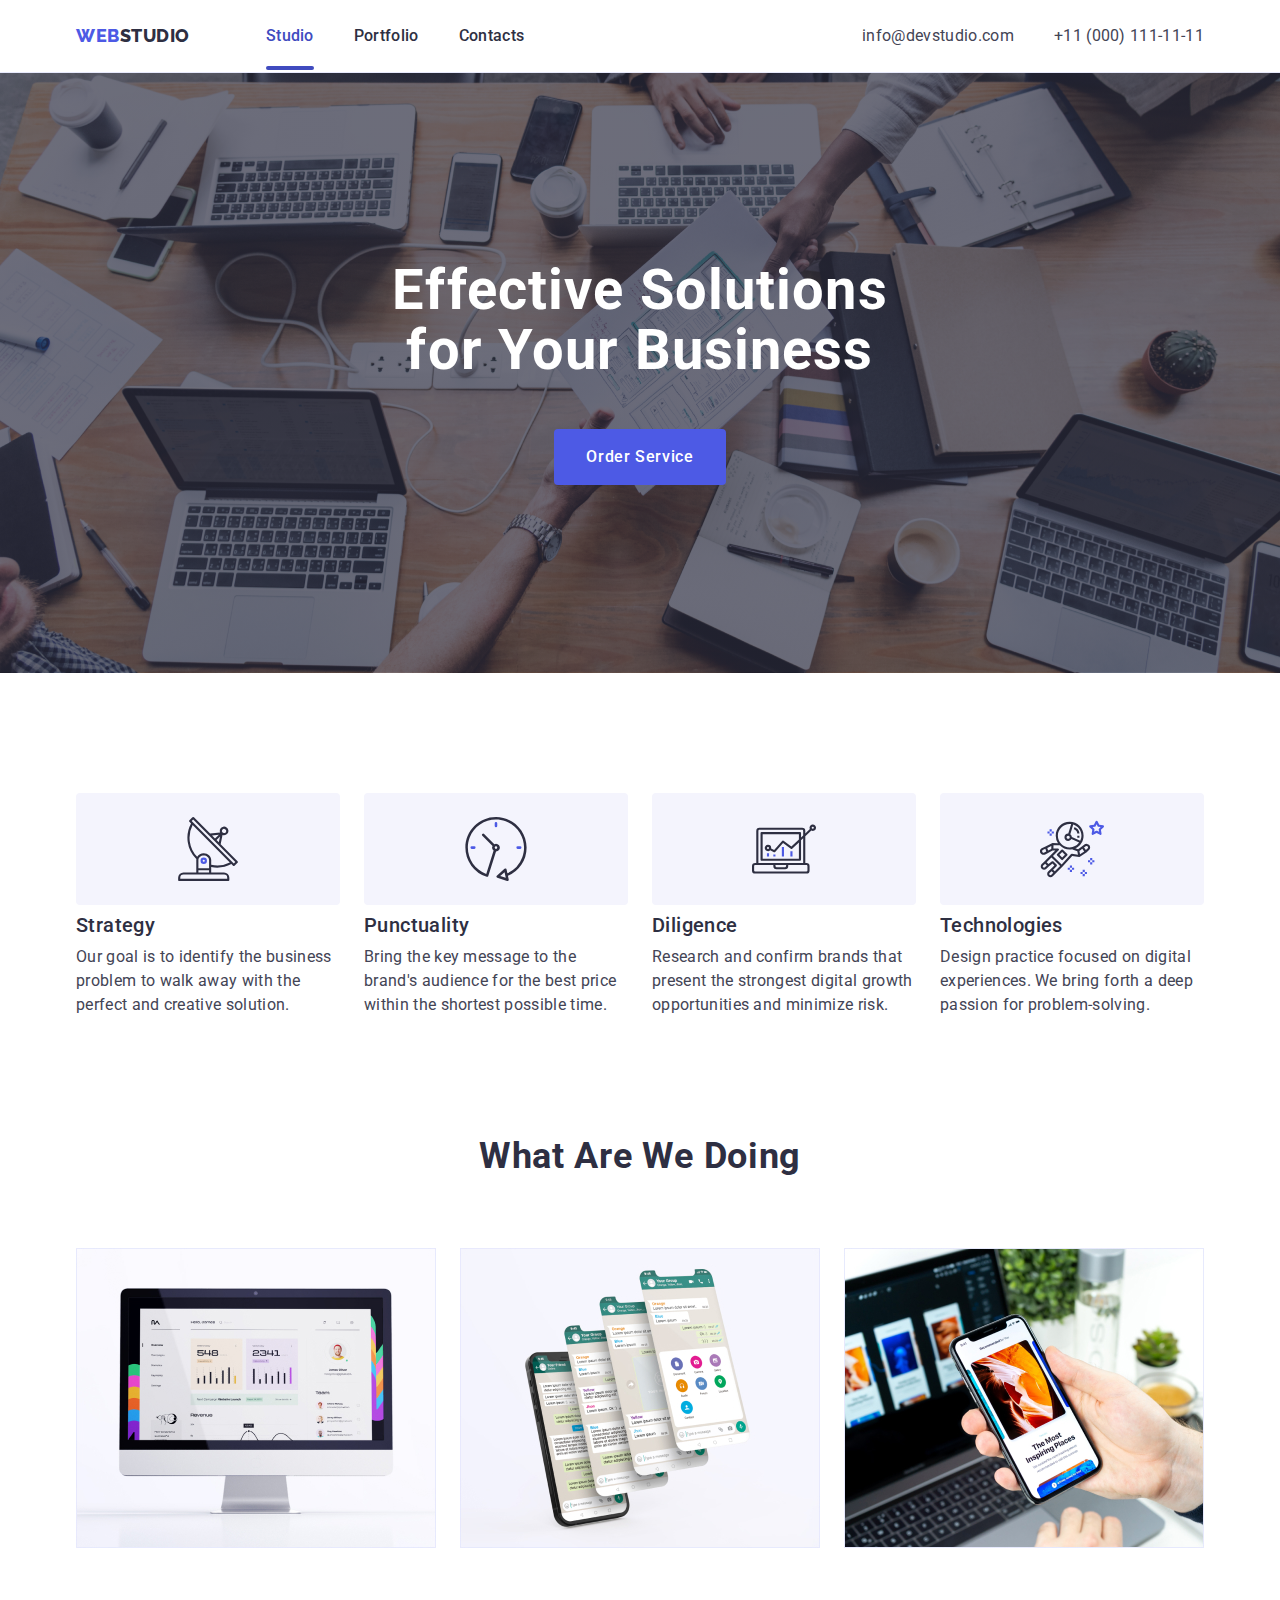
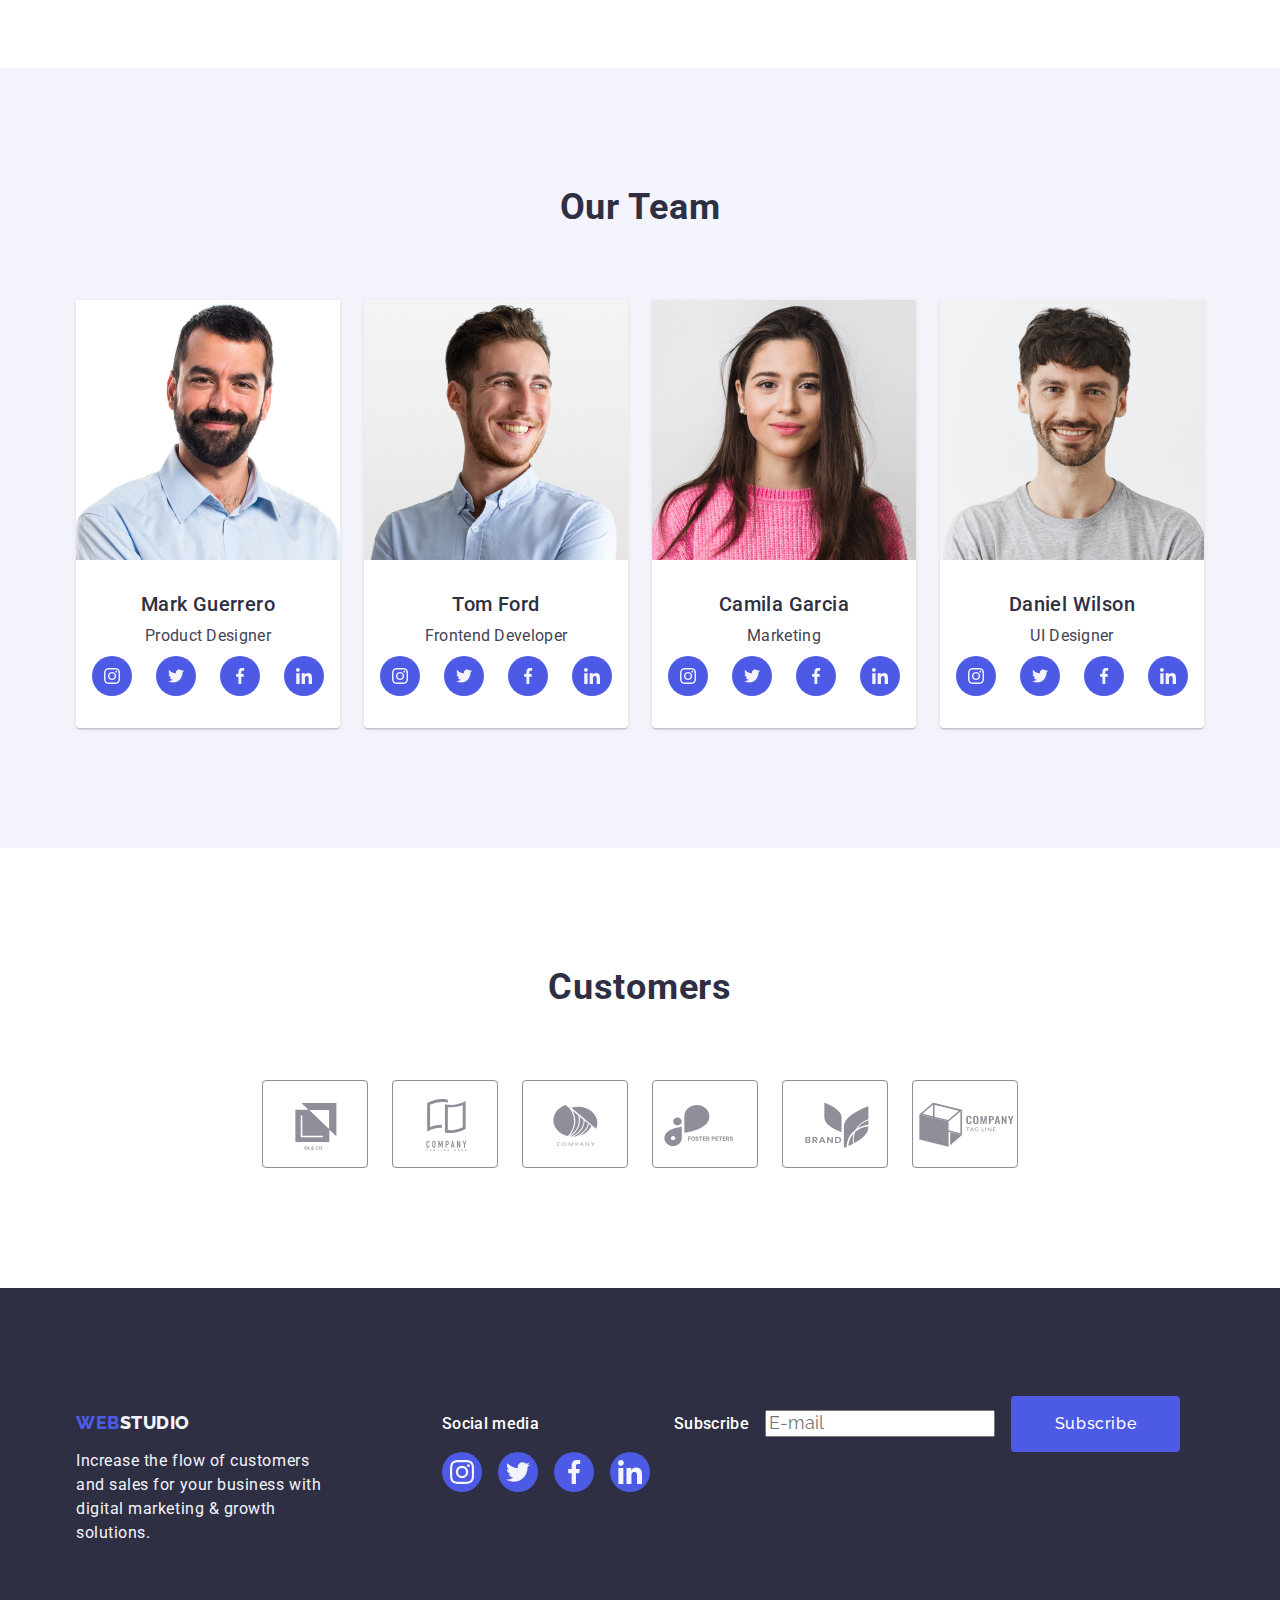
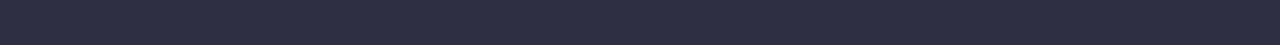
==== commit 4bf1dd6f: "HW5 Done HW6" ====
--- a/index.html
+++ b/index.html
@@ -584,11 +584,50 @@
             </li>
           </ul>
         </div>
+        <div class="email-input">
+          <p class="subscr-txt">Subscribe</p>
+          <label for="">
+            <input type="email" name="subscr-email" placeholder="E-mail" />
+          </label>
+          <button class="footer-subscr-btn" type="button">Subscribe</button>
+        </div>
       </div>
     </footer>
     <!-- Modal window -->
     <div class="backdrop is-hidden" data-modal>
       <div class="modal">
+        <p class="modal-header">
+          Leave your contacts and we will call you back
+        </p>
+        <div class="modal-inputs">
+          <label for="">
+            Name
+            <input type="text" name="name" />
+          </label>
+          <label for="">
+            Phone
+            <input type="tel" name="phone" />
+          </label>
+          <label for="">
+            Email
+            <input type="email" name="email" />
+          </label>
+          <label for="modal-comment">
+            Comment
+            <textarea
+              name="comment"
+              rows="6"
+              placeholder="Text input"
+              id="modal-comment"
+            ></textarea>
+          </label>
+        </div>
+        <p class="modal-chekbox">
+          I accept the terms and conditions of the
+          <span class="modal-underline">Privacy Policy</span>
+        </p>
+        <button class="modan-send-btn" type="button">Send</button>
+
         <button
           aria-label="Close window"
           class="modal-close-btn"
--- a/css/styles.css
+++ b/css/styles.css
@@ -11,7 +11,7 @@
   --secondary-text-color: #2e2f42;
   --accent-text-color: #f4f4fd;
   --primary-brand-tcolor: #4d5ae5;
-  --presed-state-tolor: #404bbf;
+  --presed-state-color: #404bbf;
   --subtle-text-color: #8e8f99;
   --sucsses-text-color: #31d0aa;
   --box-background-action: #e7e9fc;
@@ -63,6 +63,8 @@
 
 img {
   display: block;
+  max-width: 100%;
+  height: auto;
 }
 
 .list {
@@ -97,6 +99,22 @@
   font-size: 16px;
   line-height: 1.5;
   letter-spacing: 0.02em;
+}
+
+/* Animation Scale 1.25 */
+
+@keyframes animate125 {
+  0% {
+    transform: scale(1);
+  }
+
+  50% {
+    transform: scale(1.25);
+  }
+
+  100% {
+    transform: scale(1);
+  }
 }
 
 /**
@@ -153,36 +171,32 @@
   padding: 24px 0;
   /* font-size: 16px; */
   color: var(--secondary-text-color);
-  transition-property: color;
-  transition-duration: 250ms;
-  transition-timing-function: cubic-bezier(0.4, 0, 0.2, 1);
+  transition: color 250ms cubic-bezier(0.4, 0, 0.2, 1);
 }
 
 .nav-menu-link:hover,
 .nav-menu-link:focus {
-  color: var(--presed-state-tolor);
-}
-
-.nav-menu-link::after {
+  color: var(--presed-state-color);
+}
+
+.active {
+  color: #404bbf;
+}
+
+.active::after {
   content: '';
   position: absolute;
   display: block;
+  bottom: -1px;
   width: 100%;
-  height: 3px;
+  /* width: 0; */
+  height: 4px;
   left: 0px;
-  bottom: 0;
-  /* background: var(--presed-state-tolor); */
+  bottom: -1px;
+  background: var(--presed-state-color);
   border-radius: 2px;
-}
-
-.nav-menu-link.active::after {
-  background: var(--presed-state-tolor);
-}
-
-/* .nav-menu-link:hover .nav-menu-link::after,
-.nav-menu-link:focus .nav-menu-link::after {
-  color: var(--presed-state-tolor);
-} */
+  color: #404bbf;
+}
 
 .contacts-list {
   display: flex;
@@ -199,12 +213,13 @@
   line-height: 1.5;
   letter-spacing: 0.02em;
   color: var(--main-text-color);
+  transition: color 250ms cubic-bezier(0.4, 0, 0.2, 1);
 }
 
 .contacts-item:hover,
 .contacts-item:focus {
   font-size: 16px;
-  color: #404bbf;
+  color: var(--presed-state-color);
 }
 
 /**
@@ -260,11 +275,12 @@
   padding: 16px 32px;
   margin-right: auto;
   margin-left: auto;
+  transition: background-color 250ms cubic-bezier(0.4, 0, 0.2, 1);
 }
 
 .button-hero:hover,
 .button-hero:focus {
-  background-color: var(--presed-state-tolor);
+  background-color: var(--presed-state-color);
 }
 
 /**
@@ -397,11 +413,12 @@
   fill: var(--accent-text-color);
   border-radius: 50%;
   background-color: var(--primary-brand-tcolor);
+  transition: background-color 250ms cubic-bezier(0.4, 0, 0.2, 1);
 }
 
 .socials-icons:hover,
 .socials-icons:focus {
-  background-color: var(--presed-state-tolor);
+  background-color: var(--presed-state-color);
 }
 /**
   |============================
@@ -422,7 +439,8 @@
 }
 
 .customers-item {
-  width: 168px;
+  /* width: 168px; */
+  flex-basis: calc((100%-120px) / 6);
   height: 88px;
 }
 
@@ -436,12 +454,14 @@
   border-radius: 4px;
   color: var(--subtle-text-color);
   fill: currentColor;
+  transition: border-color 250ms cubic-bezier(0.4, 0, 0.2, 1),
+    color 250ms cubic-bezier(0.4, 0, 0.2, 1);
 }
 
 .customers-icon:hover,
 .customers-icon:focus {
-  border-color: var(--presed-state-tolor);
-  color: var(--presed-state-tolor);
+  border-color: var(--presed-state-color);
+  color: var(--presed-state-color);
 }
 
 /**
@@ -522,6 +542,7 @@
   fill: var(--accent-text-color);
   border-radius: 50%;
   background-color: var(--primary-brand-tcolor);
+  transition: background-color 250ms cubic-bezier(0.4, 0, 0.2, 1);
 }
 
 .footer-socials-icons:hover,
@@ -529,9 +550,44 @@
   background-color: var(--sucsses-text-color);
 }
 
-/**
-  |=================================
-  | Portfolio page #2
+.email-input {
+  display: flex;
+  flex-direction: row;
+  justify-content: center;
+  align-items: center;
+  padding: 8px 24px;
+  gap: 16px;
+}
+.subscr-txt {
+  font-family: 'Roboto';
+  font-weight: 500;
+  font-size: 16px;
+  line-height: 1.5;
+  letter-spacing: 0.02em;
+  color: #ffffff;
+}
+.footer-subscr-btn {
+  display: block;
+  border: none;
+  border-radius: 4px;
+  cursor: pointer;
+  font-weight: 500;
+  font-size: 16px;
+  line-height: 1.5;
+  letter-spacing: 0.04em;
+  color: #ffffff;
+  background-color: var(--primary-brand-tcolor);
+  min-width: 169px;
+  height: 56px;
+  padding: 16px 32px;
+  margin-right: auto;
+  margin-left: auto;
+  transition: background-color 250ms cubic-bezier(0.4, 0, 0.2, 1);
+}
+
+/**
+  |=================================
+  | Page#2 Portfolio section #1
   |=================================
 **/
 
@@ -556,12 +612,16 @@
   padding: 12px 24px;
   border: 1px solid var(--box-background-action);
   border-radius: 4px;
+  transition: color 250ms cubic-bezier(0.4, 0, 0.2, 1),
+    background-color 250ms cubic-bezier(0.4, 0, 0.2, 1),
+    border-color 250ms cubic-bezier(0.4, 0, 0.2, 1),
+    box-shadow 250ms cubic-bezier(0.4, 0, 0.2, 1);
 }
 
 .filter-btn:hover,
 .filter-btn:focus {
   color: #ffffff;
-  background-color: var(--presed-state-tolor);
+  background-color: var(--presed-state-color);
   box-shadow: 0px 3px 1px rgba(0, 0, 0, 0.1), 0px 2px 1px rgba(0, 0, 0, 0.08),
     0px 2px 2px rgba(0, 0, 0, 0.12);
   border-radius: 4px;
@@ -570,21 +630,26 @@
 
 /**
   |============================
-  | Projects section #2
+  | Portfolio section #2
   |============================
 **/
 
 .projects-link {
-  display: block;
+  transition: box-shadow 250ms cubic-bezier(0.4, 0, 0.2, 1);
 }
 
 .projects-list {
-  min-width: calc((100% - 2 * 24px) / 3);
+  /* flex-basis: calc((100% - 2 * 24px) / 3); */
   display: flex;
   flex-wrap: wrap;
   column-gap: 24px;
   row-gap: 48px;
-  /* outline: 2px solid tomato; */
+}
+
+.projects-item {
+  flex-basis: calc((100% - 2 * 24px) / 3);
+  border: 1px solid var(--box-background-action);
+  border-top: none;
 }
 
 .projects-content {
@@ -592,10 +657,17 @@
   margin-block-end: 0;
   border: 1px solid var(--box-background-action);
   border-top: none;
+  transition: box-shadow 250ms cubic-bezier(0.4, 0, 0.2, 1);
 }
 
 .projects-link:hover,
-.projects-link:focus {
+.projects-item:focus {
+  box-shadow: 0px 1px 6px rgba(46, 47, 66, 0.08),
+    0px 1px 1px rgba(46, 47, 66, 0.16), 0px 2px 1px rgba(46, 47, 66, 0.08);
+}
+
+.projects-content:hover,
+.projects-content:focus {
   box-shadow: 0px 1px 6px rgba(46, 47, 66, 0.08),
     0px 1px 1px rgba(46, 47, 66, 0.16), 0px 2px 1px rgba(46, 47, 66, 0.08);
 }
@@ -610,9 +682,6 @@
 .overlay-thumb {
   position: relative;
   overflow: hidden;
-}
-
-.projects-link {
 }
 
 .overlay {
@@ -622,7 +691,7 @@
   width: 100%;
   height: 100%;
   transform: translateY(100%);
-  transition: transform 300ms;
+  transition: transform 250ms cubic-bezier(0.4, 0, 0.2, 1);
 
   padding: 40px 32px;
 
@@ -631,9 +700,16 @@
   mix-blend-mode: normal;
 }
 
-.projects-item:hover .overlay {
+.projects-link:hover .overlay,
+.projects-link:focus .overlay {
   transform: translateY(0);
 }
+
+/**
+  |============================
+  | Modal window
+  |============================
+**/
 
 .backdrop {
   position: fixed;
@@ -642,6 +718,8 @@
   width: 100%;
   height: 100%;
   background: rgba(46, 47, 66, 0.4);
+  transition: opacity 250ms cubic-bezier(0.4, 0, 0.2, 1),
+    visibility 250ms cubic-bezier(0.4, 0, 0.2, 1);
 }
 
 .backdrop.is-hidden {
@@ -650,11 +728,9 @@
   pointer-events: none;
 }
 
-/**
-  |============================
-  | Modal window
-  |============================
-**/
+.backdrop.is-hidden .modal {
+  transform: translate(-50%, -50%) scale(1.2);
+}
 
 .modal {
   position: absolute;
@@ -667,6 +743,7 @@
   box-shadow: 0px 1px 1px rgba(0, 0, 0, 0.14), 0px 1px 3px rgba(0, 0, 0, 0.12),
     0px 2px 1px rgba(0, 0, 0, 0.2);
   border-radius: 4px;
+  transition: transform 250ms cubic-bezier(0.4, 0, 0.2, 1);
 }
 
 .modal-close-btn {
@@ -681,11 +758,91 @@
   height: 24px;
   padding: 0;
 
+  cursor: pointer;
   border-radius: 50%;
-  background: #e7e9fc;
+  fill: var(--secondary-text-color);
+  background-color: var(--box-background-action);
   border: 1px solid rgba(0, 0, 0, 0.1);
+  transition: background-color 250ms cubic-bezier(0.4, 0, 0.2, 1),
+    border 250ms cubic-bezier(0.4, 0, 0.2, 1);
+}
+
+.modal-close-btn:hover,
+.modal-close-btn:focus {
+  background-color: var(--presed-state-color);
+  border: none;
+  fill: #ffffff;
 }
 
 .modal-close-icon {
-  fill: #2e2f42;
-}
+  transition: fill 250ms cubic-bezier(0.4, 0, 0.2, 1);
+}
+
+/************** Modal content *****************/
+
+.modal-inputs {
+  padding: 0 24px;
+  margin: 16px 0;
+  display: flex;
+  flex-direction: column;
+  font-weight: 400;
+  font-size: 12px;
+  line-height: 1.17;
+  letter-spacing: 0.04em;
+  color: var(--subtle-text-color);
+}
+.modal-header {
+  padding-top: 72px;
+  padding-right: 24px;
+  padding-left: 24px;
+  font-weight: 500;
+  text-align: center;
+  color: var(--secondary-text-color);
+}
+
+.modal-chekbox {
+  margin-bottom: 24px;
+  /* max-width: 338px; */
+  font-weight: 400;
+  font-size: 12px;
+  line-height: 1.17;
+  letter-spacing: 0.04em;
+  text-align: center;
+  color: var(--subtle-text-color);
+}
+.modal-comment {
+  position: absolute;
+  width: 360px;
+  height: 120px;
+  left: 0px;
+  top: 216px;
+  border: 1px solid rgba(46, 47, 66, 0.4);
+  border-radius: 4px;
+}
+
+textarea {
+  resize: none;
+}
+
+.modal-underline {
+  text-decoration: underline;
+  color: var(--primary-brand-tcolor);
+}
+
+.modan-send-btn {
+  display: block;
+  border: none;
+  border-radius: 4px;
+  cursor: pointer;
+  font-weight: 500;
+  line-height: 1.5;
+  letter-spacing: 0.04em;
+  color: #ffffff;
+  background-color: var(--primary-brand-tcolor);
+  min-width: 169px;
+  height: 56px;
+  padding: 16px 32px;
+  margin-right: auto;
+  margin-left: auto;
+  transition: background-color 250ms cubic-bezier(0.4, 0, 0.2, 1);
+}
